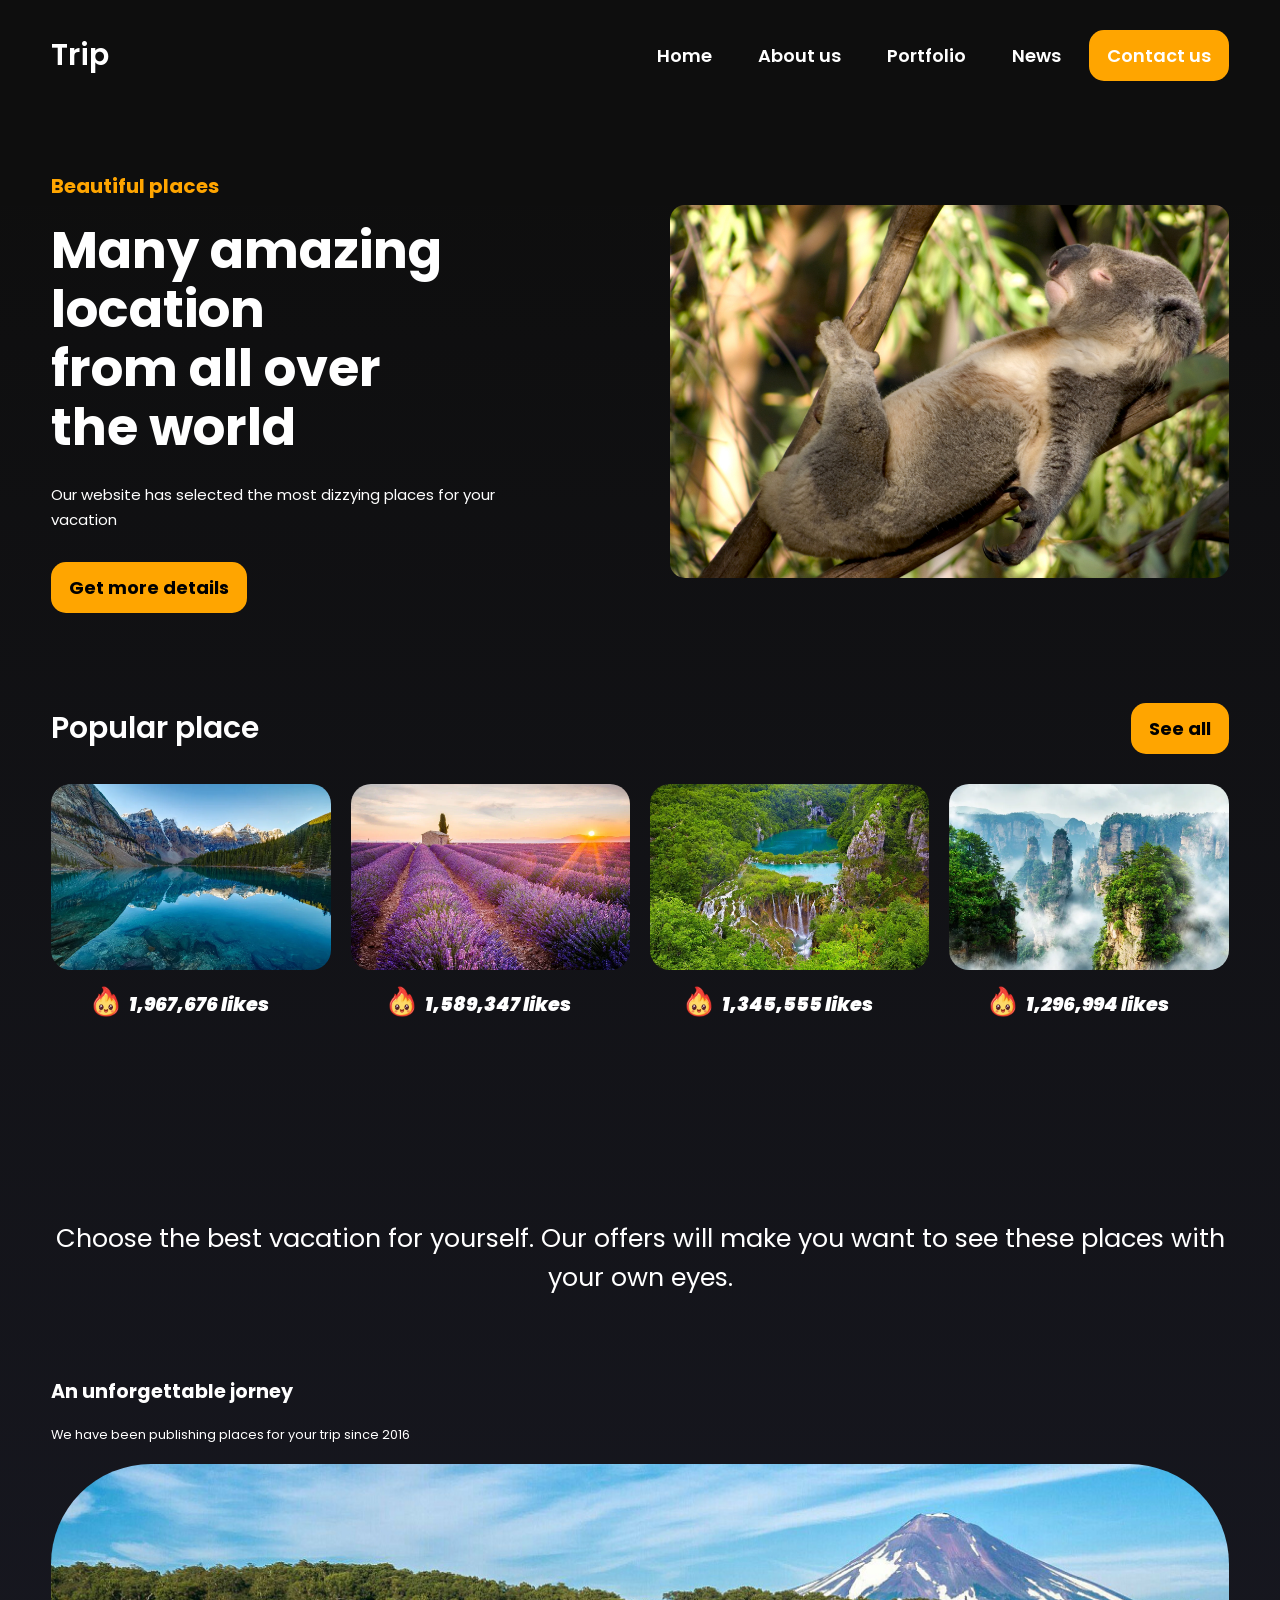
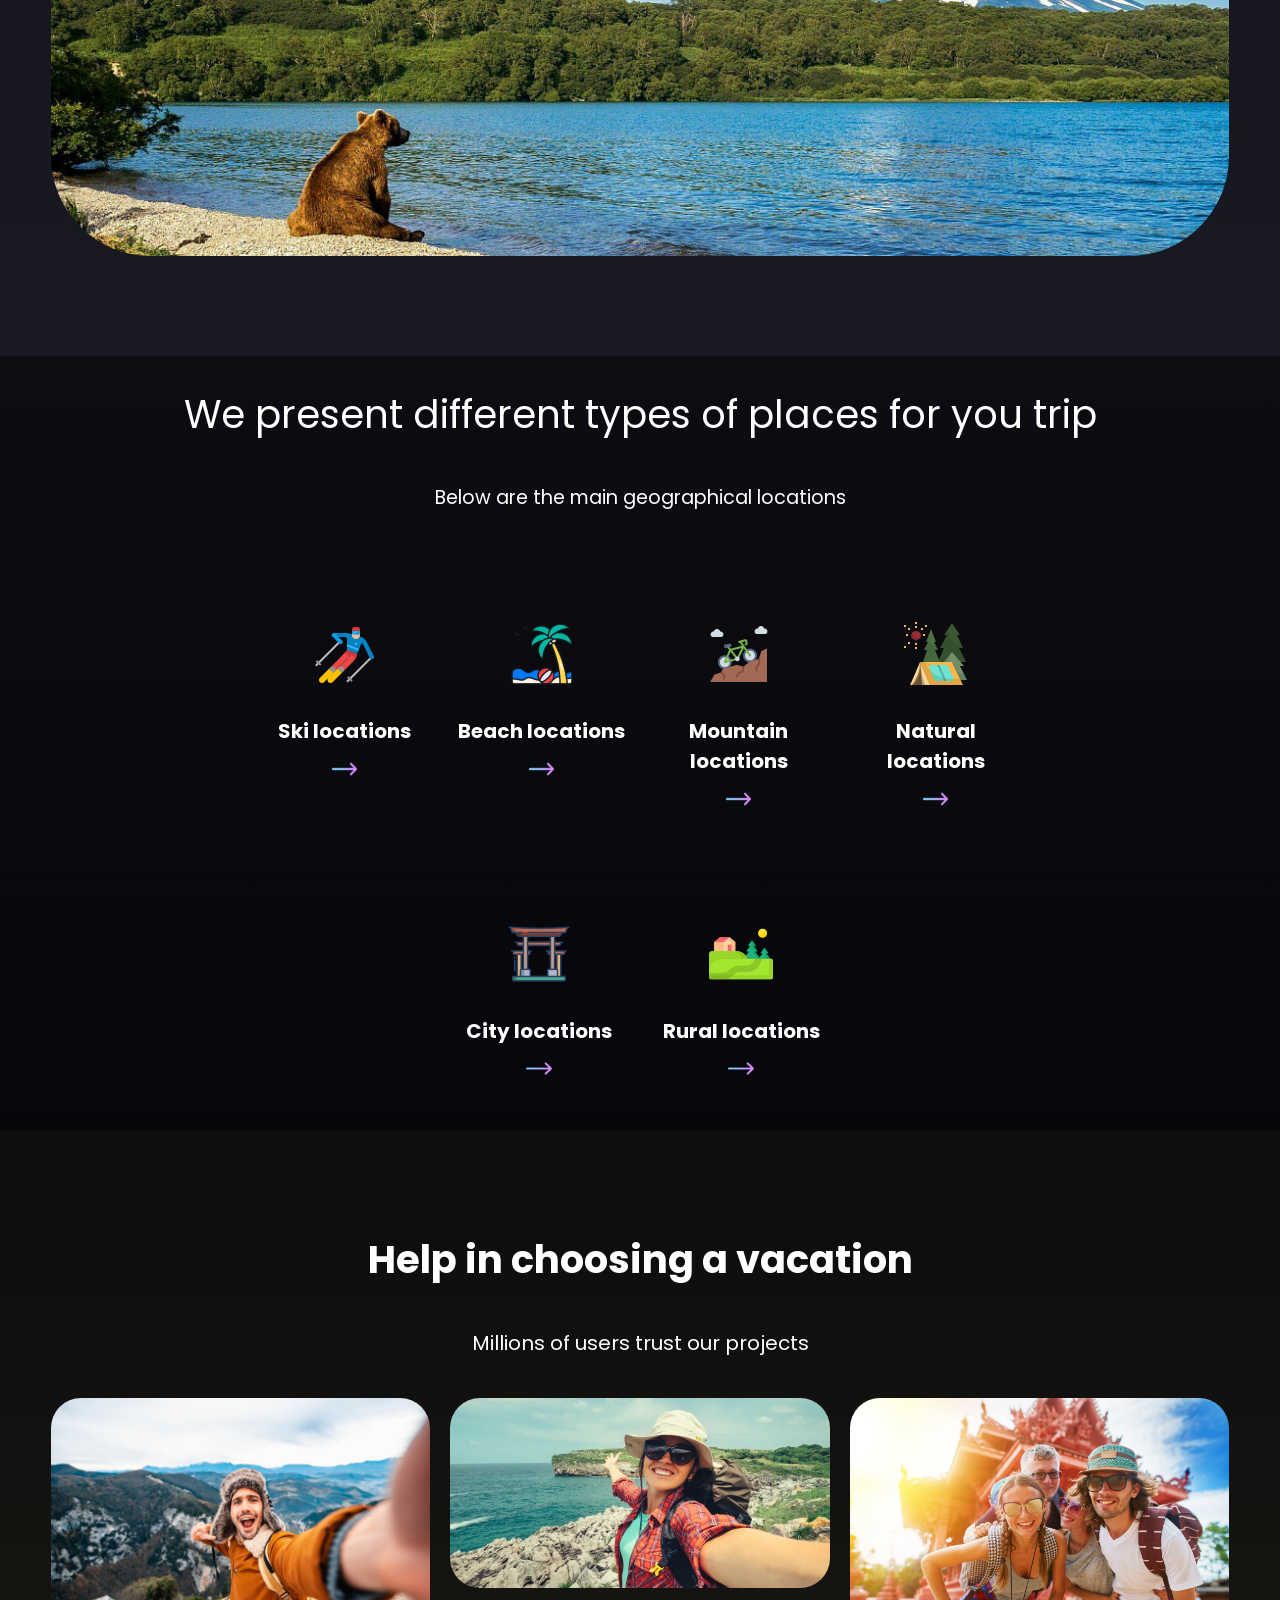
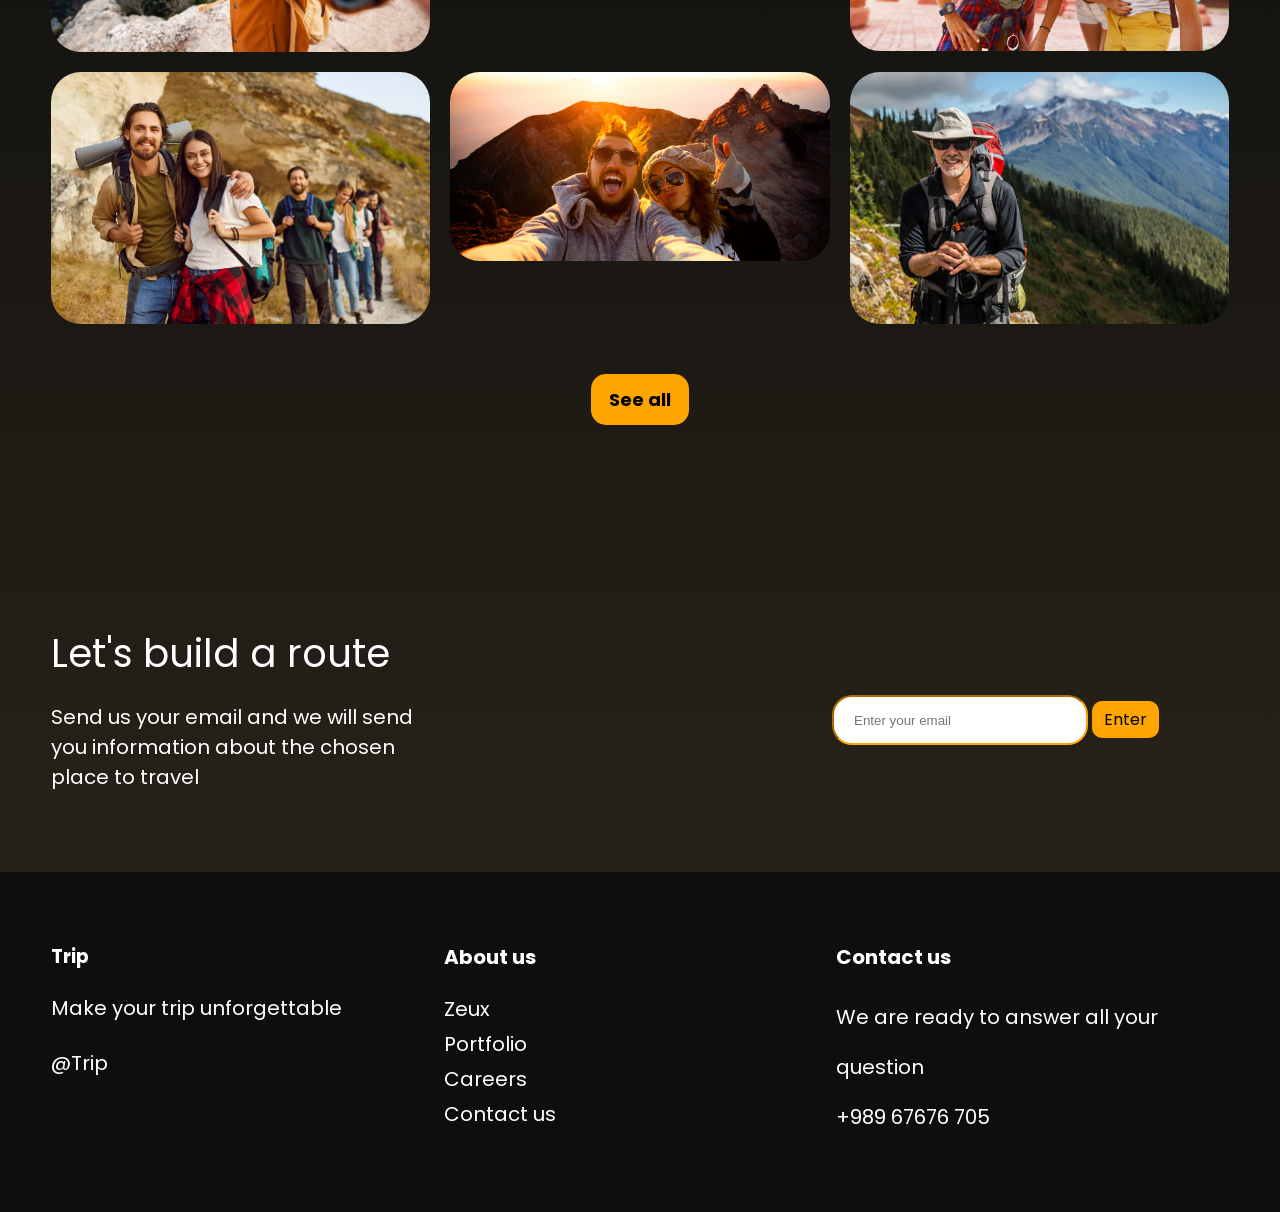
==== index.html @ 066a489c "Add files via upload" ====
<!DOCTYPE html>
<html lang="en">
<head>
    <meta charset="UTF-8">
    <meta name="viewport" content="width=device-width, initial-scale=1.0">
    <title>Beautiful places</title>
    <link rel="stylesheet" href="css/main.css">
</head>

<body>
    <header class="container">
        <span class="logo">Trip</span>

        <nav>
            <ul class="menu">
                <li class="active"><a href="#">Home</a></li>
                <li><a href="#">About us</a></li>
                <li><a href="#">Portfolio</a></li>
                <li><a href="#">News</a></li>
                <li class="btn"><a href="#">Contact us</a></li>
            </ul>
        </nav>
    </header>

    <main>
        <section id="gradient">
            <section class="hero">
                <div class="hero-content">
                    <p class="text">Beautiful places</p>
                    <p class="zagolovok">Many amazing location<br>from all over<br>the world</p>
                    <p class="text2">Our website has selected the most dizzying places for your vacation</p>
                    <a href="#" class="button">Get more details</a>
                </div>

                <img class="coala" src="img/coala.jpg" alt="Beautiful place">
            </section>

            <section class="popular">

                <div class="popular-header">
                    <p class="sip">Popular place</p>
                    <a href="#" class="button2">See all</a>
                </div>

                <ol class="popular-place">
                    <li>
                        <img class="place" src="img/place1.png" alt="Place">
                        <ol class="popular-place-followers">
                            <img src="img/fire.png" class="followers1" alt="fire1">
                            <p class="water">1,967,676 likes</p>
                        </ol>
                    </li>
                    <li>
                        <img class="place" src="img/place2.png" alt="Place">
                        <ol class="popular-place-followers">
                            <img src="img/fire.png" class="followers1" alt="fire2">
                            <p class="water">1,589,347 likes</p>
                        </ol>
                    </li>
                    <li>
                        <img class="place" src="img/place3.png" alt="Place">
                        <ol class="popular-place-followers">
                            <img src="img/fire.png" class="followers1" alt="fire3">
                            <p class="water">1,345,555 likes</p>
                        </ol>
                    </li>
                    <li>
                        <img class="place" src="img/place4.png" alt="Place">
                        <ol class="popular-place-followers">
                            <img src="img/fire.png" class="followers1" alt="fire4">
                            <p class="water">1,296,994 likes</p>
                        </ol>
                    </li>
                </ol>

            </section>

            <section class="sixseven">
                <p class="centr-text">Choose the best vacation for yourself. Our offers will make you want to see these places with your own eyes.</p>
                <ol>
                    <h3 class="sixseven-text-zagolovok">An unforgettable jorney</h3>
                    <p class="sixseven-text">We have been publishing places for your trip since 2016</p>
                    <img class="placephoto" src="img/gdl2f5n5bp32ozvwiuvxfjdgpcol43nn.jpg" alt="medved">
                </ol>
            </section>

            <section class="razdel">
                <div class="texta-razdel">
                    <p class="razdel-text1">We present different types of places for you trip</p>
                    <p class="razdel-text2">Below are the main geographical locations</p>
                </div>
                <div class="znachki">
                    <ol class="gora">
                        <li>
                            <img class="znachok" src="img/ski.png" alt="znachok">
                            <p class="znachok-text">Ski locations</p>
                            <img class="strelka" src="img/strelka.png">
                        </li>
                        <li>
                            <img class="znachok" src="img/beach.png" alt="znachok">
                            <p class="znachok-text">Beach locations</p>
                            <img class="strelka" src="img/strelka.png">
                        </li>
                        <li>
                            <img class="znachok" src="img/mount.png" alt="znachok">
                            <p class="znachok-text">Mountain locations</p>
                            <img class="strelka" src="img/strelka.png">
                        </li>
                        <li>
                            <img class="znachok" src="img/nature.png" alt="znachok">
                            <p class="znachok-text">Natural locations</p>
                            <img class="strelka" src="img/strelka.png">
                        </li>
                    </ol>
                </div>
                <div class="znachki2">
                    <ol class="gora2">
                        <li>
                            <img class="znachok" src="img/city.png" alt="znachok">
                            <p>City locations</p>
                            <img class="strelka" src="img/strelka.png">
                        </li>
                        <li>
                            <img class="znachok" src="img/rural.png" alt="znachok">
                            <p>Rural locations</p>
                            <img class="strelka" src="img/strelka.png">
                        </li>
                    </ol>
                </div>
            </section>
            </section>
            <section id="gradient2">
            <section class="pochti">
                <div>
                    <p class="pochti1">Help in choosing a vacation</p>
                    <p class="pochti2">Millions of users trust our projects</p>
                </div>
                <div class="peoples">
                    <ol class="ludi">
                        <img class="people" src="img/people1.webp" alt="people">
                        <img class="people" src="img/people2.webp" alt="people">
                        <img class="people" src="img/people3.png" alt="people">
                    </ol>
                    <ol class="ludi2">
                        <img class="people" src="img/people4.jpg" alt="people">
                        <img class="people" src="img/people5.jpg" alt="people">
                        <img class="people" src="img/people6.webp" alt="people">
                    </ol>
                    <ol class="button15">
                        <a href="#" class="button10">See all</a>
                    </ol>
                </div>
                <div class="inemail">
                    <form class="forme" method="post">
                        <ol class="olinf">
                            <p class="email">Let's build a route</p>
                            <p class="minemail">Send us your email and we will send you information about the chosen place to travel</p>
                        </ol>
                        <div class="cnopca-mail">
                            <input class="pole" type="email" placeholder="Enter your email">
                            <a href="#" class="button20">Enter</a>
                        </div>
                    </form>
                </div>
            </section>
            </section>
            <section class="konec">
                <ol class="conec">
                    <li><h3>Trip</h3></li>
                    <li class="make">Make your trip unforgettable</li>
                    <li class="make">@Trip</li>
                </ol>
                <ol class="conec">
                    <li class="about-us">About us</li>
                    <li class="us">Zeux</li>
                    <li class="us">Portfolio</li>
                    <li class="us">Careers</li>
                    <li class="us">Contact us</li>
                </ol>
                <ol class="conec">
                    <li class="cont">Contact us</li>
                    <li class="num">We are ready to answer all your question</li>
                    <li class="num">+989 67676 705</li>
                </ol>

            </section>
            
    </main>
</body>
</html>
---- css/main.css ----
@import url('https://fonts.googleapis.com/css2?family=Poppins:wght@400;600;700&display=swap');

* {
    margin: 0;
    padding: 0;
    box-sizing: border-box;
}

html {
    width: 100%;
}

body {
    min-height: 100vh;
    font-family: 'Poppins', sans-serif;
    font-weight: 400;
    background-color: rgba(0, 0, 0, 0.945);
    color: white;
    overflow-x: hidden;
}

a {
    text-decoration: none;
}

img {
    max-width: 100%;
    display: block;
}

#gradient {
    background: linear-gradient(
        to bottom, 
        rgba(0, 0, 0, 0) 0%, 
        rgba(106, 113, 204, 0.158) 100%
    );
}

.container {
    width: min(1400px, 92%);
    margin: 0 auto;
    padding: 30px 0;
    display: flex;
    align-items: center;
    justify-content: space-between;
    gap: 30px;
}

.logo {
    font-size: 30px;
    font-weight: 600;
    color: white;
}

.menu {
    display: flex;
    align-items: center;
    gap: 10px;
    list-style: none;
    flex-wrap: wrap;
    justify-content: flex-end;
}

.menu li a {
    display: block;
    padding: 12px 18px;
    font-size: 18px;
    font-weight: 600;
    color: white;
}

.btn {
    background-color: orange;
    border-radius: 15px;
}

.hero {
    width: min(1400px, 92%);
    margin: 60px auto 0;
    display: grid;
    grid-template-columns: minmax(0, 1fr) minmax(0, 1fr);
    align-items: center;
    gap: 60px;
}


p.text {
    color: orange;
    font-size: 20px;
    font-weight: bold;
    margin-bottom: 20px;
}

p.zagolovok {
    color: white;
    font-size: clamp(36px, 4vw, 58px);
    line-height: 1.15;
    font-weight: bold;
    margin-bottom: 25px;
}

p.text2 {
    color: white;
    font-size: 15px;
    line-height: 25px;
    max-width: 480px;
    margin-bottom: 30px;
}

.button,
.button2 {
    display: inline-block;
    color: black;
    background-color: orange;
    font-size: 18px;
    font-weight: bold;
    padding: 12px 18px;
    border-radius: 15px;
}

.coala {

    width: 100%;
    height: auto;
    max-height: 500px;
    object-fit: cover;
    border-radius: 15px;
}

.popular {
    width: min(1400px, 92%);
    margin: 90px auto 60px;
   
    
}

.popular-header {
    display: flex;
    align-items: center;
    justify-content: space-between;
    margin-bottom: 30px;
   
}

p.sip {
    color: white;
    font-size: 30px;
    font-weight: 600;
}

.popular-place {
    display: grid;
    grid-template-columns: repeat(4, minmax(0, 1fr));
    list-style: none;
    width: 100%;
    gap: 20px;
   
    
}

.place {
    max-width: 100%;
    justify-content: center;
    border-radius: 20px;
}

.followers1 {
    max-width: 10%;
    margin-top: 15px;
}

.popular-place-followers {
     display: flex;
     align-items: center;
     font-size: clamp(10px, 1.5vw, 20px);
     gap: 10px;
     justify-content: center;
     margin-right: 20px;
    
}

.water {
    
    margin-top: 20px;
    font-style: italic;
    font-weight: 1000;
}

.sixseven {
    width: min(1400px, 92%);
    margin: 0 auto;
}

.centr-text {
    justify-content: center;
    text-align: center;
    margin-top: 200px;
    font-size: clamp(10px, 2vw, 40px);

}

.sixseven-text-zagolovok {
    margin-top: 80px;
    font-size: clamp(10px, 1.5vw, 30px);
}

.sixseven-text {
    
    margin-top: 20px;
    font-size: clamp(10px, 1vw, 30px);
}

.placephoto {
    width: 100%;
    height: auto;
    border-radius: 100px;
    margin-top: 20px;
}

.razdel {
    width: min(2000px, 100%);
    margin: 100px auto;
    background:  linear-gradient(rgba(0, 0, 0, 0.5), rgba(0, 0, 0, 0.774)), url(https://subconsciouschange.com/wp-content/uploads/2023/07/4c71b-0045-5656-bac3-5e17c53efd7_Untitled_design_28_.webp);
    background-repeat: no-repeat;
    background-size: cover;
    height: auto;

    
    
}

.razdel-text1 {
    justify-content: center;
    text-align: center;
    padding: 30px;
    font-size: clamp(10px, 3vw, 40px);
    
    
}

.razdel-text2 {
    justify-content: center;
    text-align: center;
    margin-top: 10px;
    font-size: clamp(10px, 1.5vw, 30px);
}

.gora {
    width: min(1400px, 92%);
    margin: 100px auto;
    display: grid;
    grid-template-columns: repeat(4, minmax(0, 1fr));
    list-style: none;
    gap: 20px;
    width: 60%;
    justify-content: center;
    text-align: center;
    font-size: clamp(1px, 2vw, 20px);
    font-weight: bold;
    
}

.gora2 {
    width: min(1400px, 92%);
    margin: 100px auto;
    display: grid;
    grid-template-columns: repeat(2, minmax(0, 1fr));
    gap: 20px;
    width: 30%;
    justify-content: center;
    list-style: none;
    text-align: center;
    font-size: clamp(1px, 2vw, 20px);
    font-weight: bold;
    padding-bottom: 50px;
}


.znachok {
    width: clamp(1px, 5vw, 100px);
    display: block;
    margin: 10px auto 0;
    margin-bottom: 30px;
}

.strelka {
    display: block;
    width: clamp(1px, 2vw, 60px);
    margin: 10px auto 0;
    
}

.pochti {
    text-align: center;
    width: min(1400px, 92%);
    margin: 0px auto;
    padding-bottom: 80px;
   
}

.pochti1 {
    font-size: clamp(10px, 3vw, 40px); 
    font-weight: bold;
    padding-bottom: 40px;
}

.pochti2 {
    font-size: clamp(10px, 3vw, 20px); 
}

.ludi {
    display: grid;
    grid-template-columns: repeat(3, minmax(0, 1fr));
    gap: 20px;
    margin-top: 40px;
}

.ludi2 {
    display: grid;
    grid-template-columns: repeat(3, minmax(0, 1fr));
    gap: 20px;
    margin-top: 20px;
}


.people {
    border-radius: 30px;
}

.button15 {
    margin-top: 50px;
    display: inline-block;
    background-color: orange;
    font-size: 18px;
    font-weight: bold;
    padding: 12px 18px;
    border-radius: 15px;
}

.button10 {
    color: #000;
}

.inemail {
    margin-top: 200px;
    justify-content: left;
    text-align: left;
}

.email {
    font-size: clamp(10px, 3vw, 40px); 
    margin-bottom: 20px;
  
}

.minemail {
    font-size: clamp(10px, 3vw, 20px); 
    
}

.pole {
    
    width: clamp(10px, 20vw, 300px); 
    height: 50px;
    border-radius: 20px;
    border-color: orange;
    margin-top: 70px;
   
}

.forme {
    display: grid;
    grid-template-columns: repeat(2, minmax(0, 1fr));
    gap: clamp(10px, 30vw, 600px); 
}


 .button20 {
    
    background-color: orange;
    padding: 7px 12px;
    border-radius: 10px;
    color: black;
    top: 2px;
    
} 



input::placeholder {
    padding-left: 20px;
}

#gradient2 {
    background: linear-gradient(
        to bottom, 
        rgba(0, 0, 0, 0) 0%, 
        rgba(221, 180, 103, 0.123) 100%
    );
}

.konec {
    width: min(1400px, 92%);
    margin: 0px auto;
    display: grid;
    grid-template-columns: repeat(3, minmax(0, 1fr));
    margin-top: 70px;
    padding-bottom: 70px;
    
}

.conec {
    list-style: none;
    
}


.make {
    font-size: clamp(10px, 3vw, 20px); 
    margin-top: 20px;
    line-height: 35px;
}

.about-us {
    font-size: clamp(10px, 3vw, 20px); 
    margin-bottom: 20px;
    font-weight: bold;
}

.us {
    font-size: clamp(5px, 3vw, 20px); 
    line-height: 35px;
}

.cont {
    font-size: clamp(10px, 3vw, 20px); 
    margin-bottom: 20px;
    font-weight: bold;
}

.num {
  font-size: clamp(10px, 3vw, 20px);   
  line-height: 50px;

}
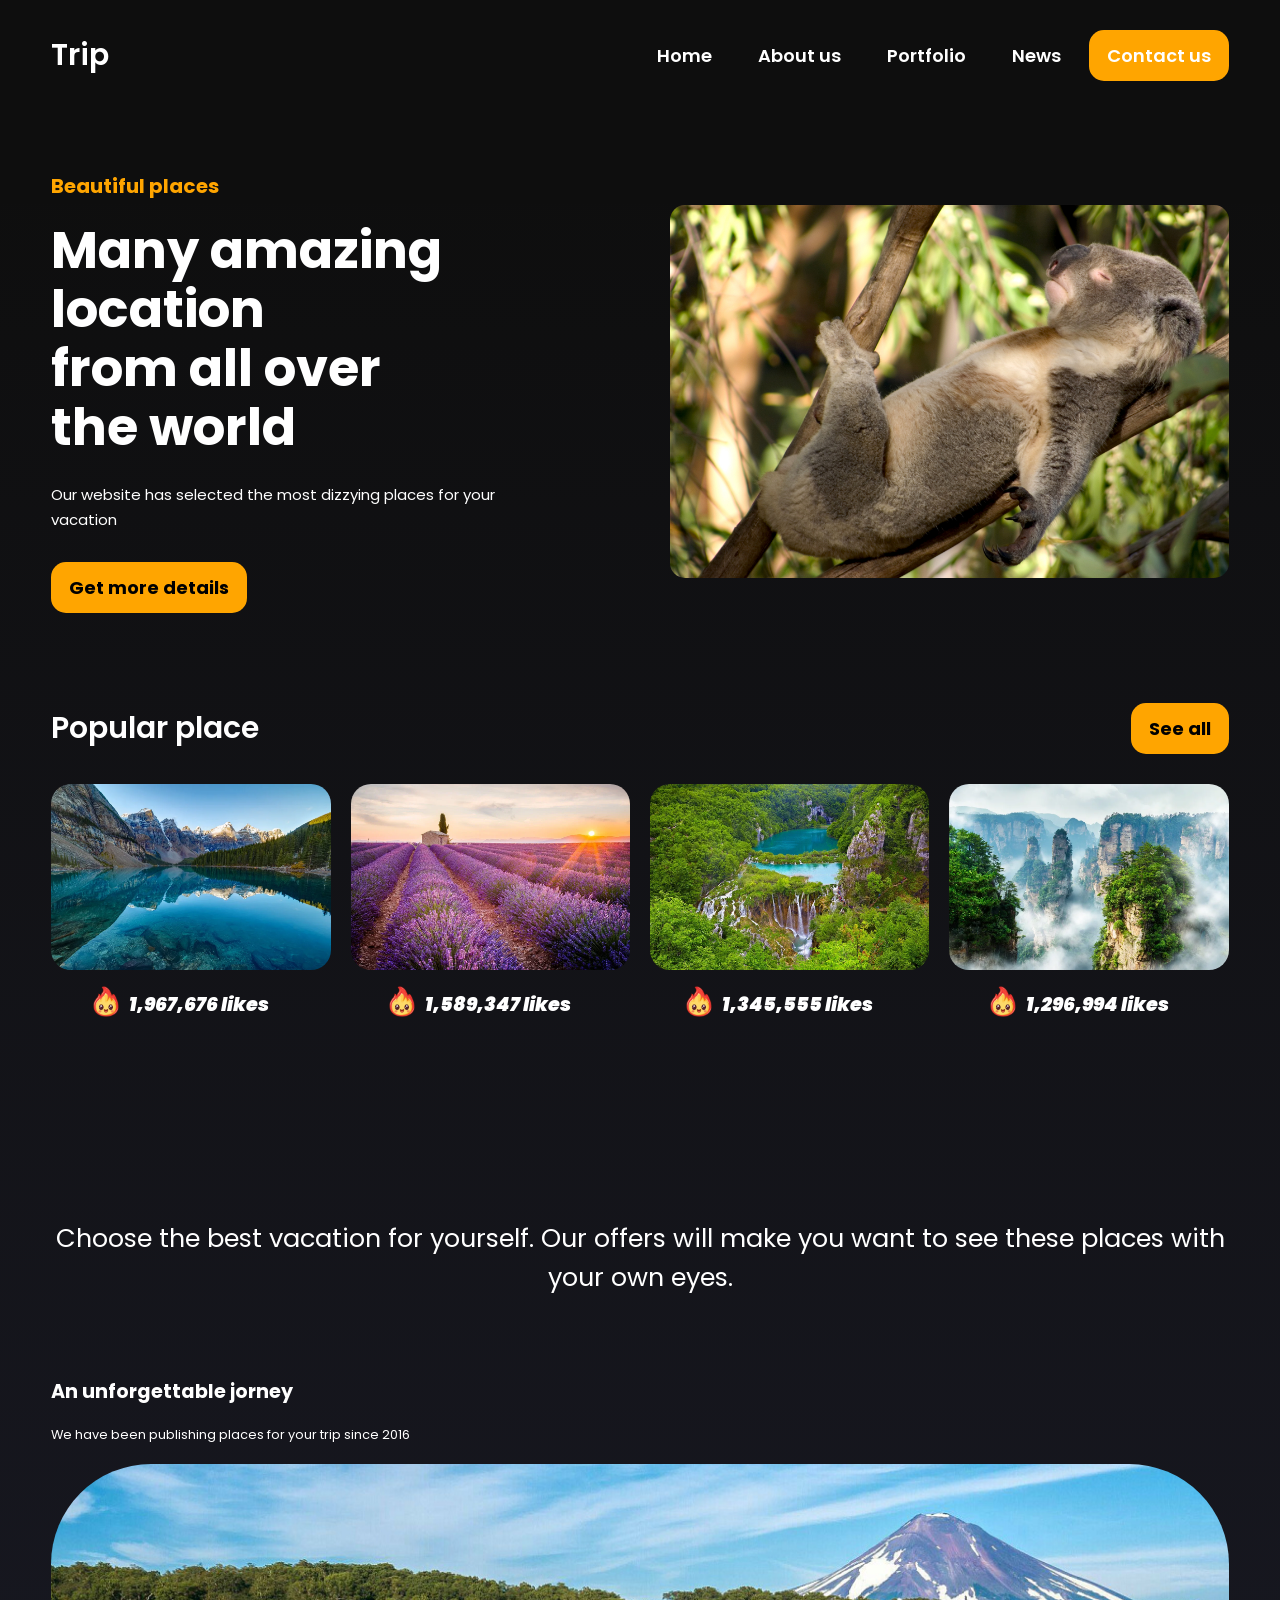
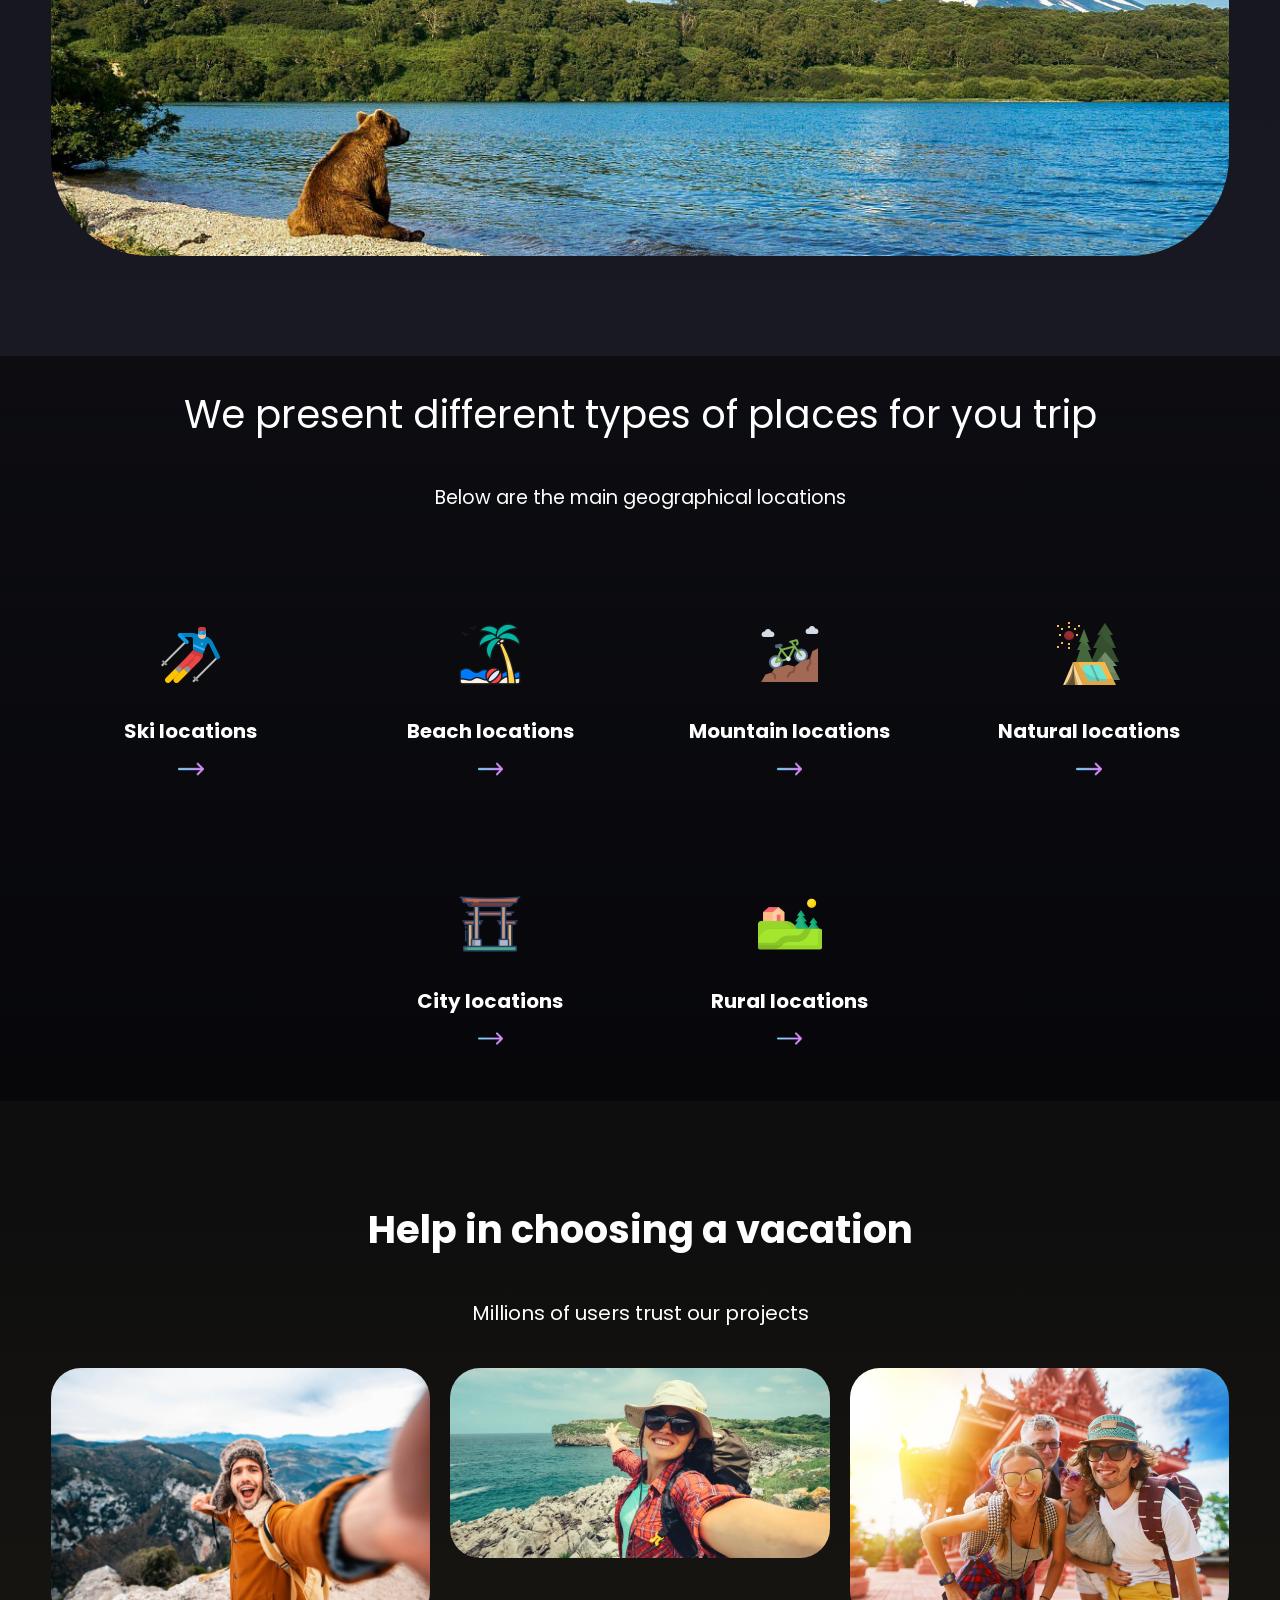
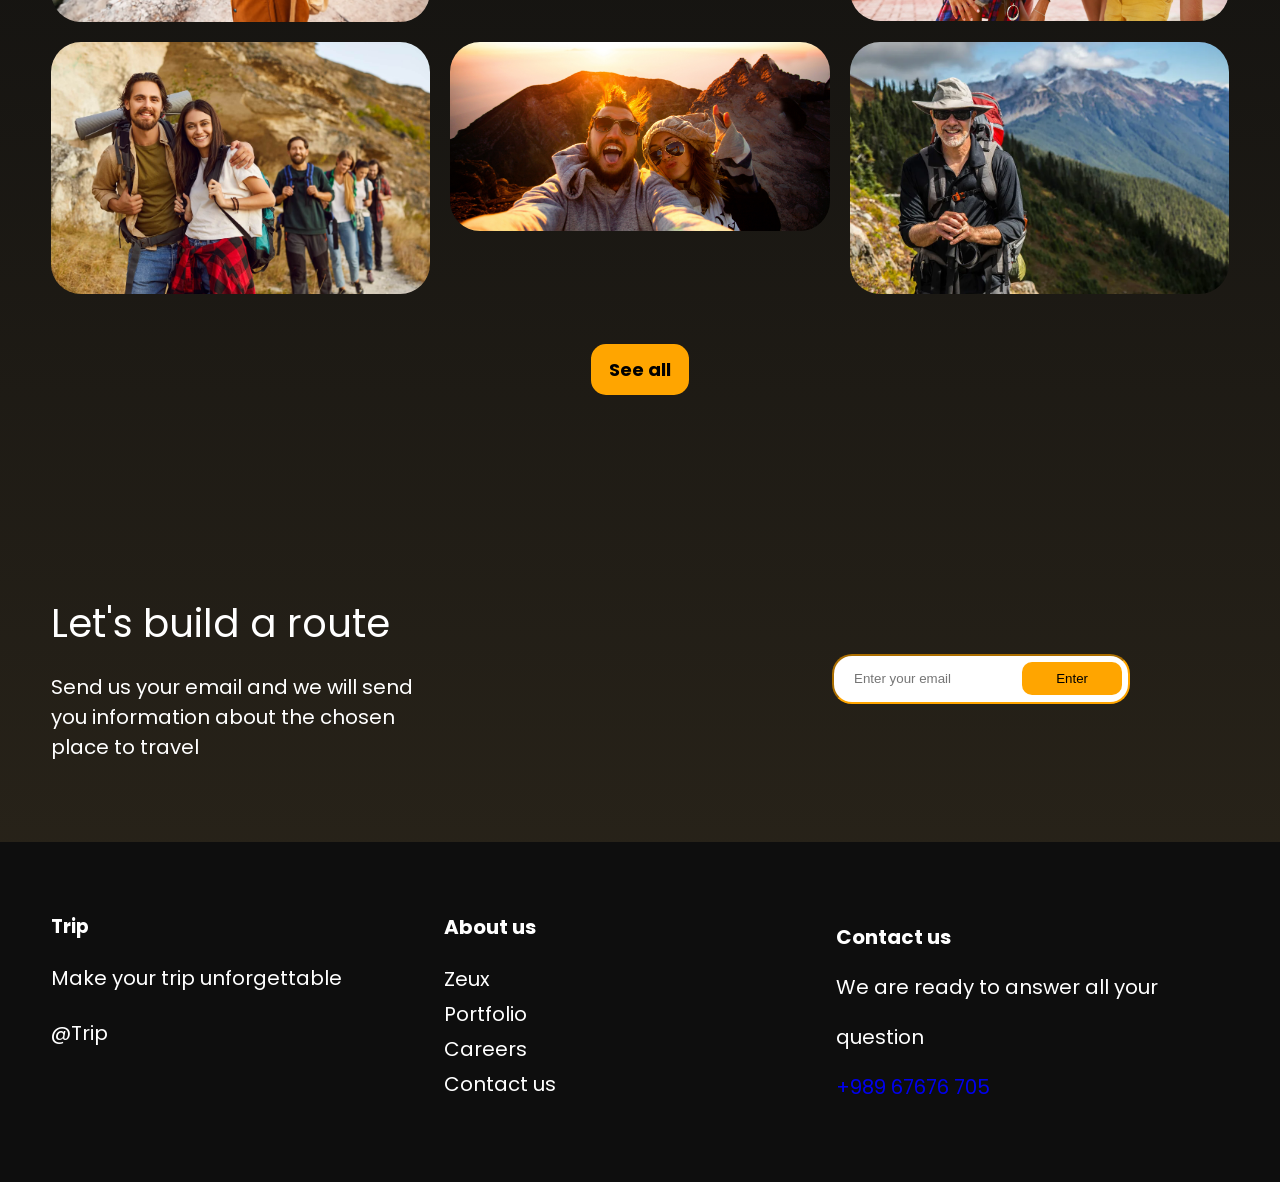
==== commit 70e2def1: "сделала ревью кода" ====
--- a/index.html
+++ b/index.html
@@ -11,14 +11,12 @@
     <header class="container">
         <span class="logo">Trip</span>
 
-        <nav>
-            <ul class="menu">
-                <li class="active"><a href="#">Home</a></li>
-                <li><a href="#">About us</a></li>
-                <li><a href="#">Portfolio</a></li>
-                <li><a href="#">News</a></li>
-                <li class="btn"><a href="#">Contact us</a></li>
-            </ul>
+        <nav class="menu">
+            <a class="active" href="#">Home</a>
+            <a href="#">About us</a>
+            <a href="#">Portfolio</a>
+            <a href="#">News</a></li>
+            <a class="btn" href="contacts.html">Contact us</a>
         </nav>
     </header>
 
@@ -31,7 +29,6 @@
                     <p class="text2">Our website has selected the most dizzying places for your vacation</p>
                     <a href="#" class="button">Get more details</a>
                 </div>
-
                 <img class="coala" src="img/coala.jpg" alt="Beautiful place">
             </section>
 
@@ -42,148 +39,146 @@
                     <a href="#" class="button2">See all</a>
                 </div>
 
-                <ol class="popular-place">
-                    <li>
+                <div class="popular-place">
+                    <div>
                         <img class="place" src="img/place1.png" alt="Place">
-                        <ol class="popular-place-followers">
-                            <img src="img/fire.png" class="followers1" alt="fire1">
-                            <p class="water">1,967,676 likes</p>
-                        </ol>
-                    </li>
-                    <li>
+                        <div class="popular-place-likes">
+                            <img src="img/fire.png" class="fire-img" alt="fire1">
+                            <p class="place-likes">1,967,676 likes</p>
+                        </div>
+                    </div>
+                    <div>
                         <img class="place" src="img/place2.png" alt="Place">
-                        <ol class="popular-place-followers">
-                            <img src="img/fire.png" class="followers1" alt="fire2">
-                            <p class="water">1,589,347 likes</p>
-                        </ol>
-                    </li>
-                    <li>
+                        <div class="popular-place-likes">
+                            <img src="img/fire.png" class="fire-img" alt="fire2">
+                            <p class="place-likes">1,589,347 likes</p>
+                        </div>
+                    </div>
+                    <div>
                         <img class="place" src="img/place3.png" alt="Place">
-                        <ol class="popular-place-followers">
-                            <img src="img/fire.png" class="followers1" alt="fire3">
-                            <p class="water">1,345,555 likes</p>
-                        </ol>
-                    </li>
-                    <li>
+                        <div class="popular-place-likes">
+                            <img src="img/fire.png" class="fire-img" alt="fire3">
+                            <p class="place-likes">1,345,555 likes</p>
+                        </div>
+                    </div>
+                    <div>
                         <img class="place" src="img/place4.png" alt="Place">
-                        <ol class="popular-place-followers">
-                            <img src="img/fire.png" class="followers1" alt="fire4">
-                            <p class="water">1,296,994 likes</p>
-                        </ol>
-                    </li>
-                </ol>
-
+                        <div class="popular-place-likes">
+                            <img src="img/fire.png" class="fire-img" alt="fire4">
+                            <p class="place-likes">1,296,994 likes</p>
+                        </div>
+                    </div>
+                </div>
             </section>
 
-            <section class="sixseven">
-                <p class="centr-text">Choose the best vacation for yourself. Our offers will make you want to see these places with your own eyes.</p>
-                <ol>
-                    <h3 class="sixseven-text-zagolovok">An unforgettable jorney</h3>
-                    <p class="sixseven-text">We have been publishing places for your trip since 2016</p>
+            <section class="before-popular-place">
+                <p class="bpp-centr-text">Choose the best vacation for yourself. Our offers will make you want to see these places with your own eyes.</p>
+                <div>
+                    <h3 class="bpp-text-zagolovok">An unforgettable jorney</h3>
+                    <p class="bpp-text">We have been publishing places for your trip since 2016</p>
                     <img class="placephoto" src="img/gdl2f5n5bp32ozvwiuvxfjdgpcol43nn.jpg" alt="medved">
-                </ol>
+                </div>
             </section>
 
-            <section class="razdel">
-                <div class="texta-razdel">
-                    <p class="razdel-text1">We present different types of places for you trip</p>
-                    <p class="razdel-text2">Below are the main geographical locations</p>
+            <section class="main-locations">
+                <div>
+                    <p class="text1-main-locations">We present different types of places for you trip</p>
+                    <p class="text2-main-locations">Below are the main geographical locations</p>
                 </div>
-                <div class="znachki">
-                    <ol class="gora">
-                        <li>
-                            <img class="znachok" src="img/ski.png" alt="znachok">
-                            <p class="znachok-text">Ski locations</p>
-                            <img class="strelka" src="img/strelka.png">
-                        </li>
-                        <li>
-                            <img class="znachok" src="img/beach.png" alt="znachok">
-                            <p class="znachok-text">Beach locations</p>
-                            <img class="strelka" src="img/strelka.png">
-                        </li>
-                        <li>
-                            <img class="znachok" src="img/mount.png" alt="znachok">
-                            <p class="znachok-text">Mountain locations</p>
-                            <img class="strelka" src="img/strelka.png">
-                        </li>
-                        <li>
-                            <img class="znachok" src="img/nature.png" alt="znachok">
-                            <p class="znachok-text">Natural locations</p>
-                            <img class="strelka" src="img/strelka.png">
-                        </li>
-                    </ol>
+                <div>
+                    <div class="geographical-locations-top">
+                        <div>
+                            <img class="geographical-locations-img" src="img/ski.png" alt="znachok">
+                            <p>Ski locations</p>
+                            <img class="geographical-locations-arrow-img" src="img/strelka.png">
+                        </div>
+                        <div>
+                            <img class="geographical-locations-img" src="img/beach.png" alt="znachok">
+                            <p>Beach locations</p>
+                            <img class="geographical-locations-arrow-img" src="img/strelka.png">
+                        </div>
+                        <div>
+                            <img class="geographical-locations-img" src="img/mount.png" alt="znachok">
+                            <p>Mountain locations</p>
+                            <img class="geographical-locations-arrow-img" src="img/strelka.png">
+                        </div>
+                        <div>
+                            <img class="geographical-locations-img" src="img/nature.png" alt="znachok">
+                            <p>Natural locations</p>
+                            <img class="geographical-locations-arrow-img" src="img/strelka.png">
+                        </div>
+                    </div>
                 </div>
-                <div class="znachki2">
-                    <ol class="gora2">
-                        <li>
-                            <img class="znachok" src="img/city.png" alt="znachok">
+                <div>
+                    <div class="geographical-locations-bottom">
+                        <p></p>
+                        <div>
+                            <img class="geographical-locations-img" src="img/city.png" alt="znachok">
                             <p>City locations</p>
-                            <img class="strelka" src="img/strelka.png">
-                        </li>
-                        <li>
-                            <img class="znachok" src="img/rural.png" alt="znachok">
+                            <img class="geographical-locations-arrow-img" src="img/strelka.png">
+                        </div>
+                        <div>
+                            <img class="geographical-locations-img" src="img/rural.png" alt="znachok">
                             <p>Rural locations</p>
-                            <img class="strelka" src="img/strelka.png">
-                        </li>
-                    </ol>
+                            <img class="geographical-locations-arrow-img" src="img/strelka.png">
+                        </div>
+                    </div>
                 </div>
             </section>
             </section>
+
             <section id="gradient2">
-            <section class="pochti">
+            <section class="user-selection">
                 <div>
-                    <p class="pochti1">Help in choosing a vacation</p>
-                    <p class="pochti2">Millions of users trust our projects</p>
+                    <p class="user-selection-text1">Help in choosing a vacation</p>
+                    <p class="user-selection-text2">Millions of users trust our projects</p>
                 </div>
-                <div class="peoples">
-                    <ol class="ludi">
-                        <img class="people" src="img/people1.webp" alt="people">
-                        <img class="people" src="img/people2.webp" alt="people">
-                        <img class="people" src="img/people3.png" alt="people">
-                    </ol>
-                    <ol class="ludi2">
-                        <img class="people" src="img/people4.jpg" alt="people">
-                        <img class="people" src="img/people5.jpg" alt="people">
-                        <img class="people" src="img/people6.webp" alt="people">
-                    </ol>
-                    <ol class="button15">
-                        <a href="#" class="button10">See all</a>
-                    </ol>
+                <div>
+                    <div class="user-photo1">
+                        <img class="user-img" src="img/people1.webp" alt="people">
+                        <img class="user-img" src="img/people2.webp" alt="people">
+                        <img class="user-img" src="img/people3.png" alt="people">
+                    </div>
+                    <div class="user-photo2">
+                        <img class="user-img" src="img/people4.jpg" alt="people">
+                        <img class="user-img" src="img/people5.jpg" alt="people">
+                        <img class="user-img" src="img/people6.webp" alt="people">
+                    </div>
+                    <a class="user-selection-button" href="#">See all</a>
                 </div>
-                <div class="inemail">
-                    <form class="forme" method="post">
-                        <ol class="olinf">
-                            <p class="email">Let's build a route</p>
-                            <p class="minemail">Send us your email and we will send you information about the chosen place to travel</p>
-                        </ol>
-                        <div class="cnopca-mail">
-                            <input class="pole" type="email" placeholder="Enter your email">
-                            <a href="#" class="button20">Enter</a>
+                <div>
+                    <form class="send-email" method="post">
+                        <div>
+                            <p class="send-email-text1">Let's build a route</p>
+                            <p class="send-email-text2">Send us your email and we will send you information about the chosen place to travel</p>
+                        </div>
+                        <div class="input-email">
+                            <input type="email" placeholder="Enter your email">
+                            <button href="#">Enter</button>
                         </div>
                     </form>
                 </div>
             </section>
             </section>
-            <section class="konec">
-                <ol class="conec">
-                    <li><h3>Trip</h3></li>
-                    <li class="make">Make your trip unforgettable</li>
-                    <li class="make">@Trip</li>
-                </ol>
-                <ol class="conec">
-                    <li class="about-us">About us</li>
-                    <li class="us">Zeux</li>
-                    <li class="us">Portfolio</li>
-                    <li class="us">Careers</li>
-                    <li class="us">Contact us</li>
-                </ol>
-                <ol class="conec">
-                    <li class="cont">Contact us</li>
-                    <li class="num">We are ready to answer all your question</li>
-                    <li class="num">+989 67676 705</li>
-                </ol>
-
-            </section>
+            <footer>
+                <div>
+                    <p><h3>Trip</h3></p>
+                    <p class="footer-text">Make your trip unforgettable</p>
+                    <p class="footer-text">@Trip</p>
+                </div>
+                <div>
+                    <p class="footer-text-about-us">About us</p>
+                    <p class="footer-text-before-about-us">Zeux</p>
+                    <p class="footer-text-before-about-us">Portfolio</p>
+                    <p class="footer-text-before-about-us">Careers</p>
+                    <p class="footer-text-before-about-us">Contact us</p>
+                </div>
+                <div>
+                    <h1 class="footer-number">Contact us</h1>
+                    <p class="footer-number">We are ready to answer all your question</p>
+                    <a href="tel:+98967676705" class="footer-number">+989 67676 705</p>
+                </div>
+            </footer>
             
     </main>
 </body>
--- a/css/main.css
+++ b/css/main.css
@@ -56,12 +56,11 @@
     display: flex;
     align-items: center;
     gap: 10px;
-    list-style: none;
     flex-wrap: wrap;
     justify-content: flex-end;
 }
 
-.menu li a {
+.menu a {
     display: block;
     padding: 12px 18px;
     font-size: 18px;
@@ -72,7 +71,17 @@
 .btn {
     background-color: orange;
     border-radius: 15px;
-}
+    font-size: 18px;
+    font-weight: 600;
+    color: white;
+    padding: 2vh 2vh;
+    border: black;
+}
+
+.btn:hover {
+    cursor: pointer;
+}
+
 
 .hero {
     width: min(1400px, 92%);
@@ -151,7 +160,6 @@
 .popular-place {
     display: grid;
     grid-template-columns: repeat(4, minmax(0, 1fr));
-    list-style: none;
     width: 100%;
     gap: 20px;
    
@@ -164,12 +172,12 @@
     border-radius: 20px;
 }
 
-.followers1 {
+.fire-img {
     max-width: 10%;
     margin-top: 15px;
 }
 
-.popular-place-followers {
+.popular-place-likes {
      display: flex;
      align-items: center;
      font-size: clamp(10px, 1.5vw, 20px);
@@ -179,19 +187,19 @@
     
 }
 
-.water {
+.place-likes {
     
     margin-top: 20px;
     font-style: italic;
     font-weight: 1000;
 }
 
-.sixseven {
+.before-popular-place {
     width: min(1400px, 92%);
     margin: 0 auto;
 }
 
-.centr-text {
+.bpp-centr-text {
     justify-content: center;
     text-align: center;
     margin-top: 200px;
@@ -199,12 +207,12 @@
 
 }
 
-.sixseven-text-zagolovok {
+.bpp-text-zagolovok {
     margin-top: 80px;
     font-size: clamp(10px, 1.5vw, 30px);
 }
 
-.sixseven-text {
+.bpp-text {
     
     margin-top: 20px;
     font-size: clamp(10px, 1vw, 30px);
@@ -217,7 +225,7 @@
     margin-top: 20px;
 }
 
-.razdel {
+.main-locations {
     width: min(2000px, 100%);
     margin: 100px auto;
     background:  linear-gradient(rgba(0, 0, 0, 0.5), rgba(0, 0, 0, 0.774)), url(https://subconsciouschange.com/wp-content/uploads/2023/07/4c71b-0045-5656-bac3-5e17c53efd7_Untitled_design_28_.webp);
@@ -225,34 +233,30 @@
     background-size: cover;
     height: auto;
 
-    
-    
-}
-
-.razdel-text1 {
+}
+
+.text1-main-locations {
     justify-content: center;
     text-align: center;
     padding: 30px;
     font-size: clamp(10px, 3vw, 40px);
     
-    
-}
-
-.razdel-text2 {
+}
+
+.text2-main-locations {
     justify-content: center;
     text-align: center;
     margin-top: 10px;
     font-size: clamp(10px, 1.5vw, 30px);
 }
 
-.gora {
+.geographical-locations-top {
     width: min(1400px, 92%);
     margin: 100px auto;
     display: grid;
     grid-template-columns: repeat(4, minmax(0, 1fr));
     list-style: none;
     gap: 20px;
-    width: 60%;
     justify-content: center;
     text-align: center;
     font-size: clamp(1px, 2vw, 20px);
@@ -260,13 +264,12 @@
     
 }
 
-.gora2 {
+.geographical-locations-bottom {
     width: min(1400px, 92%);
     margin: 100px auto;
     display: grid;
-    grid-template-columns: repeat(2, minmax(0, 1fr));
+    grid-template-columns: repeat(4, minmax(0, 1fr));
     gap: 20px;
-    width: 30%;
     justify-content: center;
     list-style: none;
     text-align: center;
@@ -276,21 +279,21 @@
 }
 
 
-.znachok {
+.geographical-locations-img {
     width: clamp(1px, 5vw, 100px);
     display: block;
     margin: 10px auto 0;
     margin-bottom: 30px;
 }
 
-.strelka {
+.geographical-locations-arrow-img {
     display: block;
     width: clamp(1px, 2vw, 60px);
     margin: 10px auto 0;
     
 }
 
-.pochti {
+.user-selection {
     text-align: center;
     width: min(1400px, 92%);
     margin: 0px auto;
@@ -298,24 +301,24 @@
    
 }
 
-.pochti1 {
+.user-selection-text1 {
     font-size: clamp(10px, 3vw, 40px); 
     font-weight: bold;
     padding-bottom: 40px;
 }
 
-.pochti2 {
+.user-selection-text2 {
     font-size: clamp(10px, 3vw, 20px); 
 }
 
-.ludi {
+.user-photo1 {
     display: grid;
     grid-template-columns: repeat(3, minmax(0, 1fr));
     gap: 20px;
     margin-top: 40px;
 }
 
-.ludi2 {
+.user-photo2 {
     display: grid;
     grid-template-columns: repeat(3, minmax(0, 1fr));
     gap: 20px;
@@ -323,11 +326,11 @@
 }
 
 
-.people {
+.user-img {
     border-radius: 30px;
 }
 
-.button15 {
+.user-selection-button {
     margin-top: 50px;
     display: inline-block;
     background-color: orange;
@@ -335,53 +338,56 @@
     font-weight: bold;
     padding: 12px 18px;
     border-radius: 15px;
-}
-
-.button10 {
     color: #000;
 }
 
-.inemail {
+.send-email {
+    display: grid;
+    grid-template-columns: repeat(2, minmax(0, 1fr));
+    gap: clamp(10px, 30vw, 600px); 
     margin-top: 200px;
     justify-content: left;
     text-align: left;
 }
 
-.email {
+.send-email-text1 {
     font-size: clamp(10px, 3vw, 40px); 
     margin-bottom: 20px;
   
 }
 
-.minemail {
+.send-email-text2 {
     font-size: clamp(10px, 3vw, 20px); 
     
 }
-
-.pole {
-    
-    width: clamp(10px, 20vw, 300px); 
+.input-email{
+    
+    display: flex;
+    align-items: center;
+    overflow: hidden;
+    
+}
+
+.input-email input {
+    flex-grow: 1;
+    width: 30%; 
     height: 50px;
     border-radius: 20px;
     border-color: orange;
-    margin-top: 70px;
-   
-}
-
-.forme {
-    display: grid;
-    grid-template-columns: repeat(2, minmax(0, 1fr));
-    gap: clamp(10px, 30vw, 600px); 
-}
-
-
- .button20 {
-    
+    outline: none;
+    
+}
+
+ .input-email button {
+    position: relative;
+    left: -27%;
     background-color: orange;
     padding: 7px 12px;
     border-radius: 10px;
     color: black;
-    top: 2px;
+    border: none;
+    padding: 1vh 3vh;
+    width: 25%;
     
 } 
 
@@ -399,7 +405,7 @@
     );
 }
 
-.konec {
+footer {
     width: min(1400px, 92%);
     margin: 0px auto;
     display: grid;
@@ -409,36 +415,24 @@
     
 }
 
-.conec {
-    list-style: none;
-    
-}
-
-
-.make {
+.footer-text {
     font-size: clamp(10px, 3vw, 20px); 
     margin-top: 20px;
     line-height: 35px;
 }
 
-.about-us {
+.footer-text-about-us {
     font-size: clamp(10px, 3vw, 20px); 
     margin-bottom: 20px;
     font-weight: bold;
 }
 
-.us {
+.footer-text-before-about-us {
     font-size: clamp(5px, 3vw, 20px); 
     line-height: 35px;
 }
 
-.cont {
-    font-size: clamp(10px, 3vw, 20px); 
-    margin-bottom: 20px;
-    font-weight: bold;
-}
-
-.num {
+.footer-number {
   font-size: clamp(10px, 3vw, 20px);   
   line-height: 50px;
 
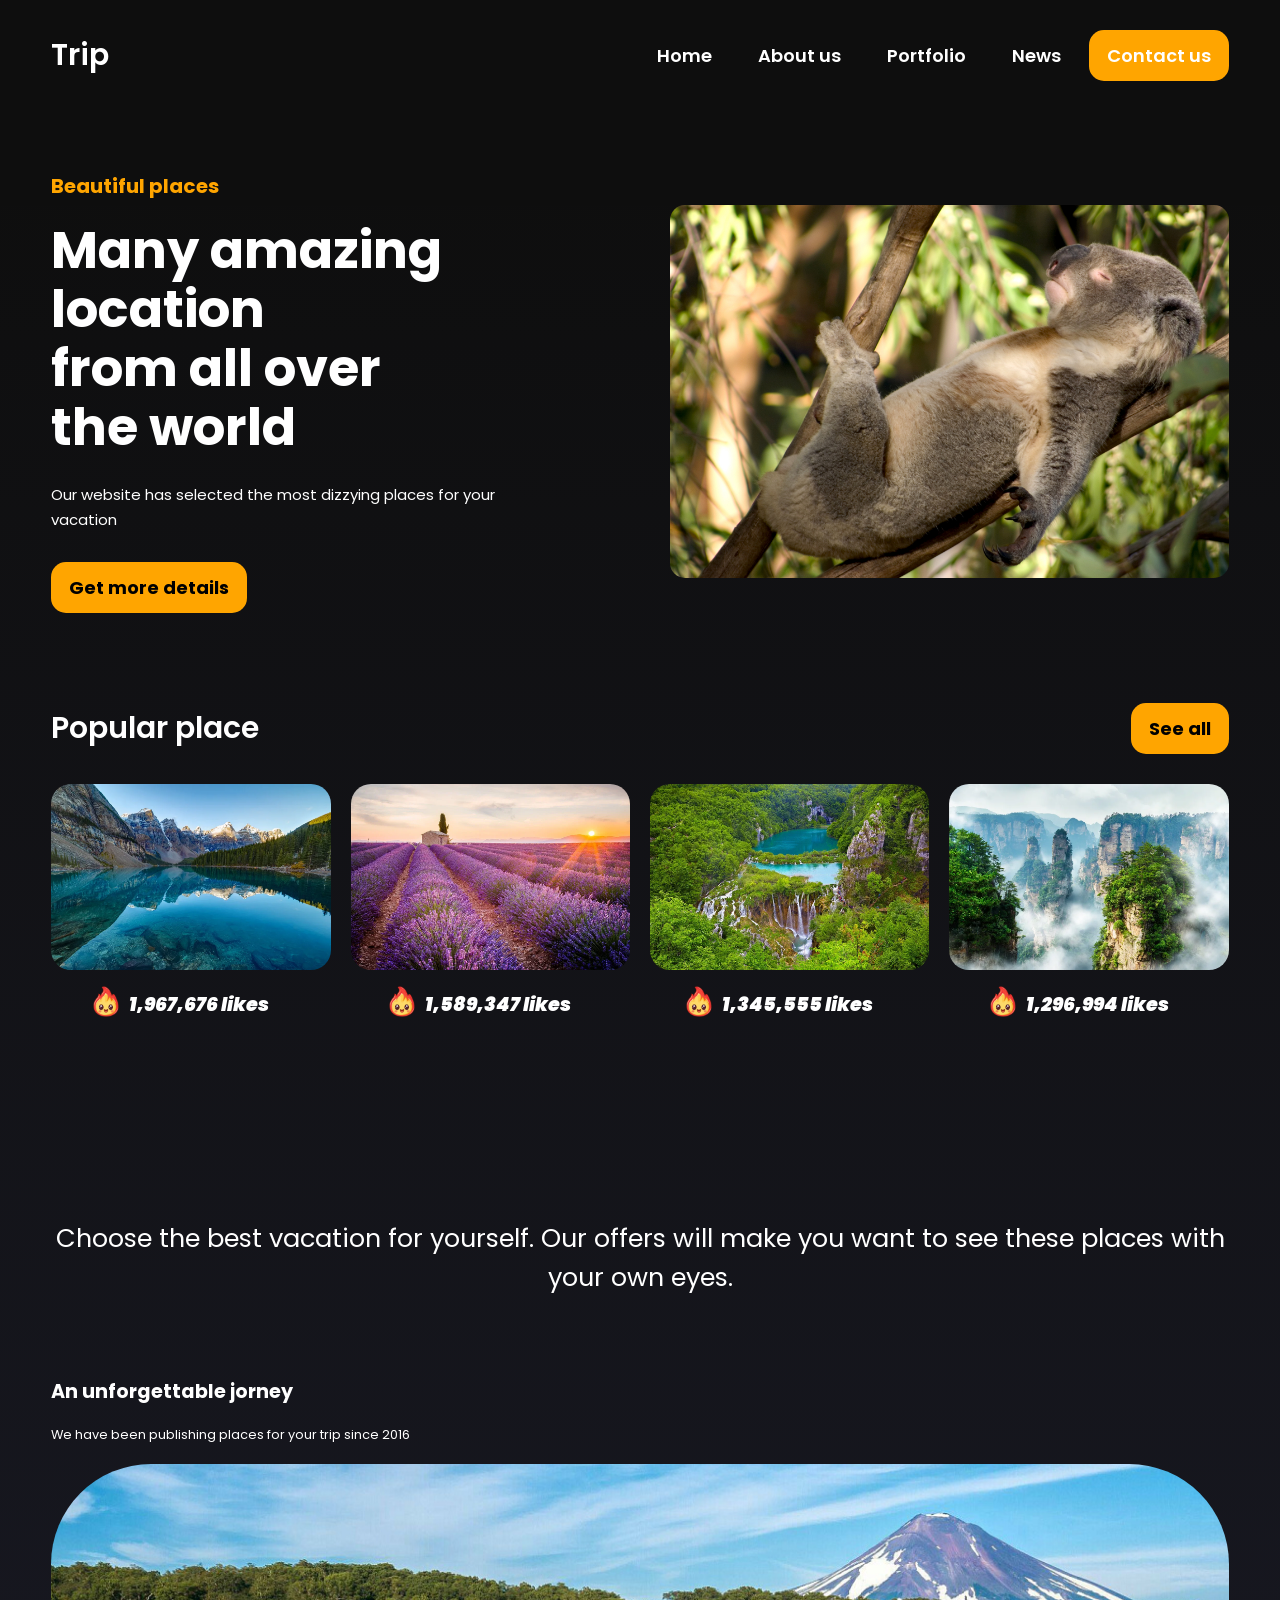
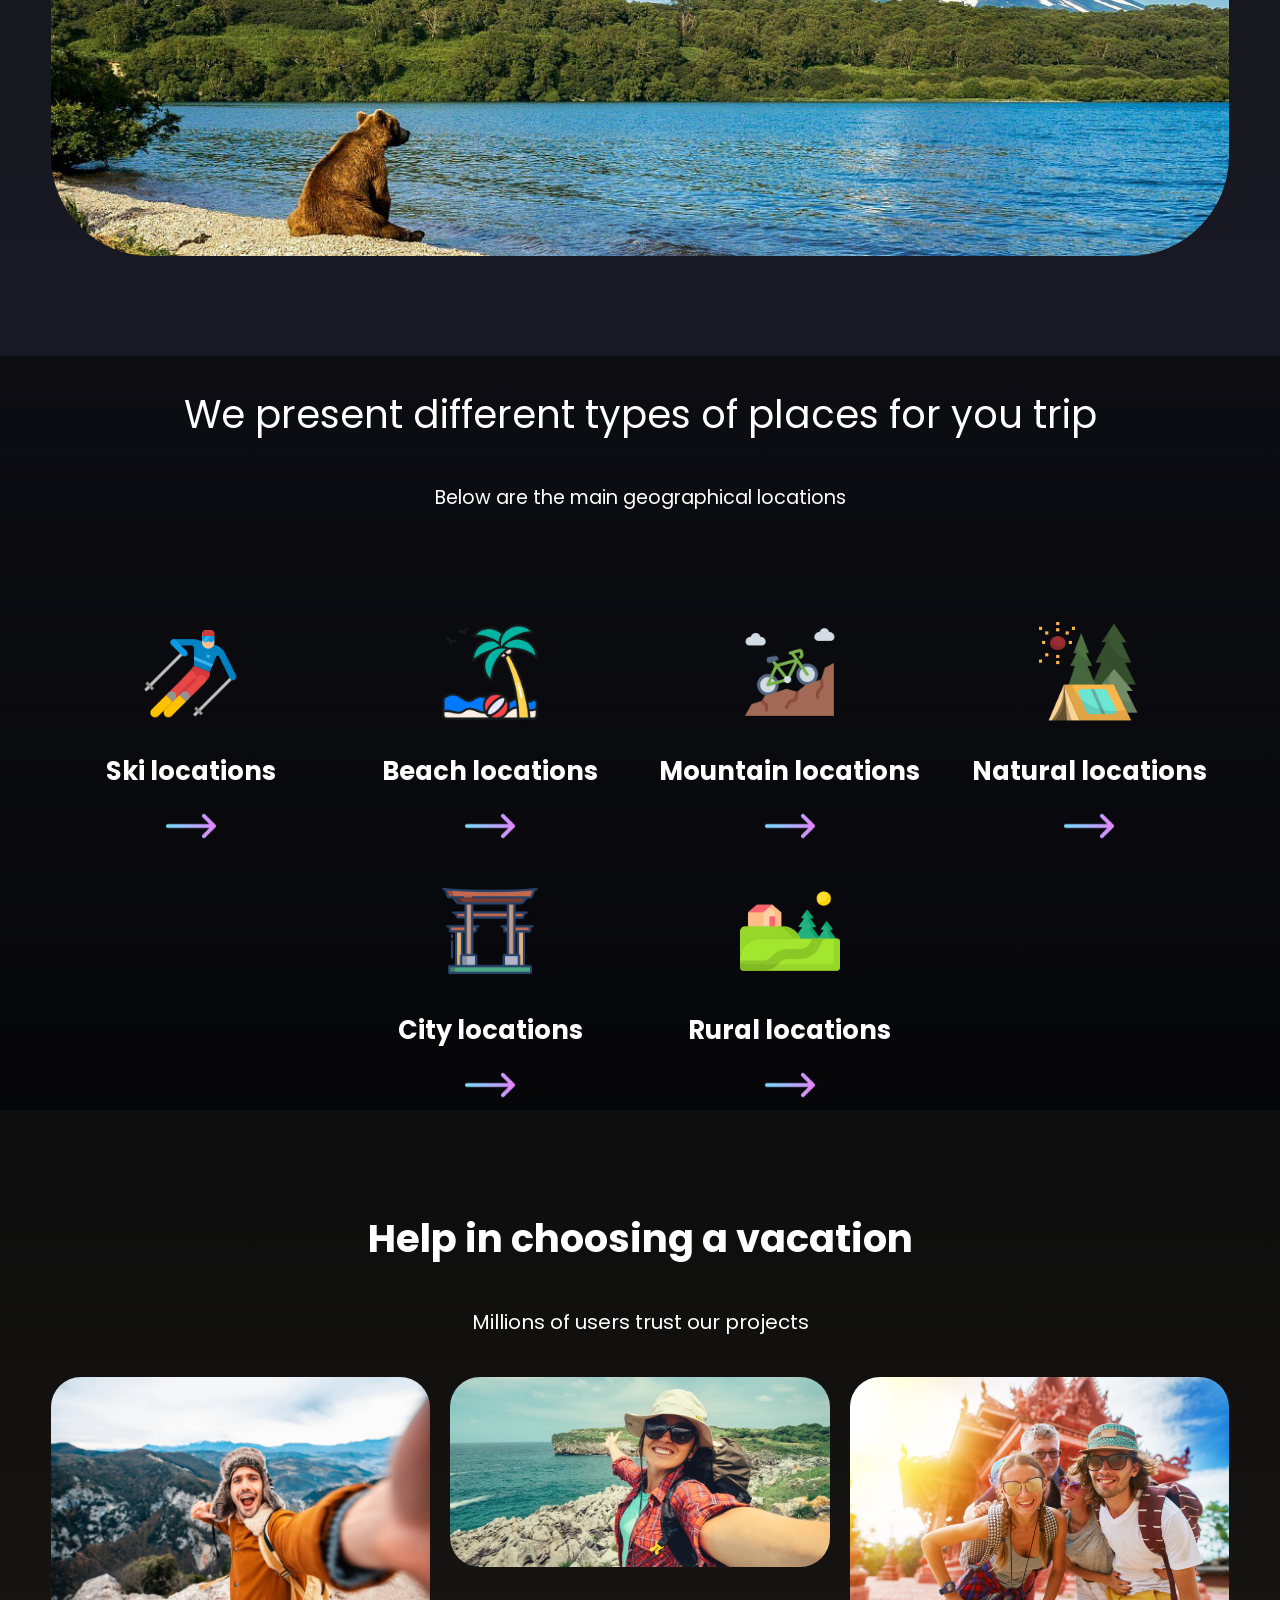
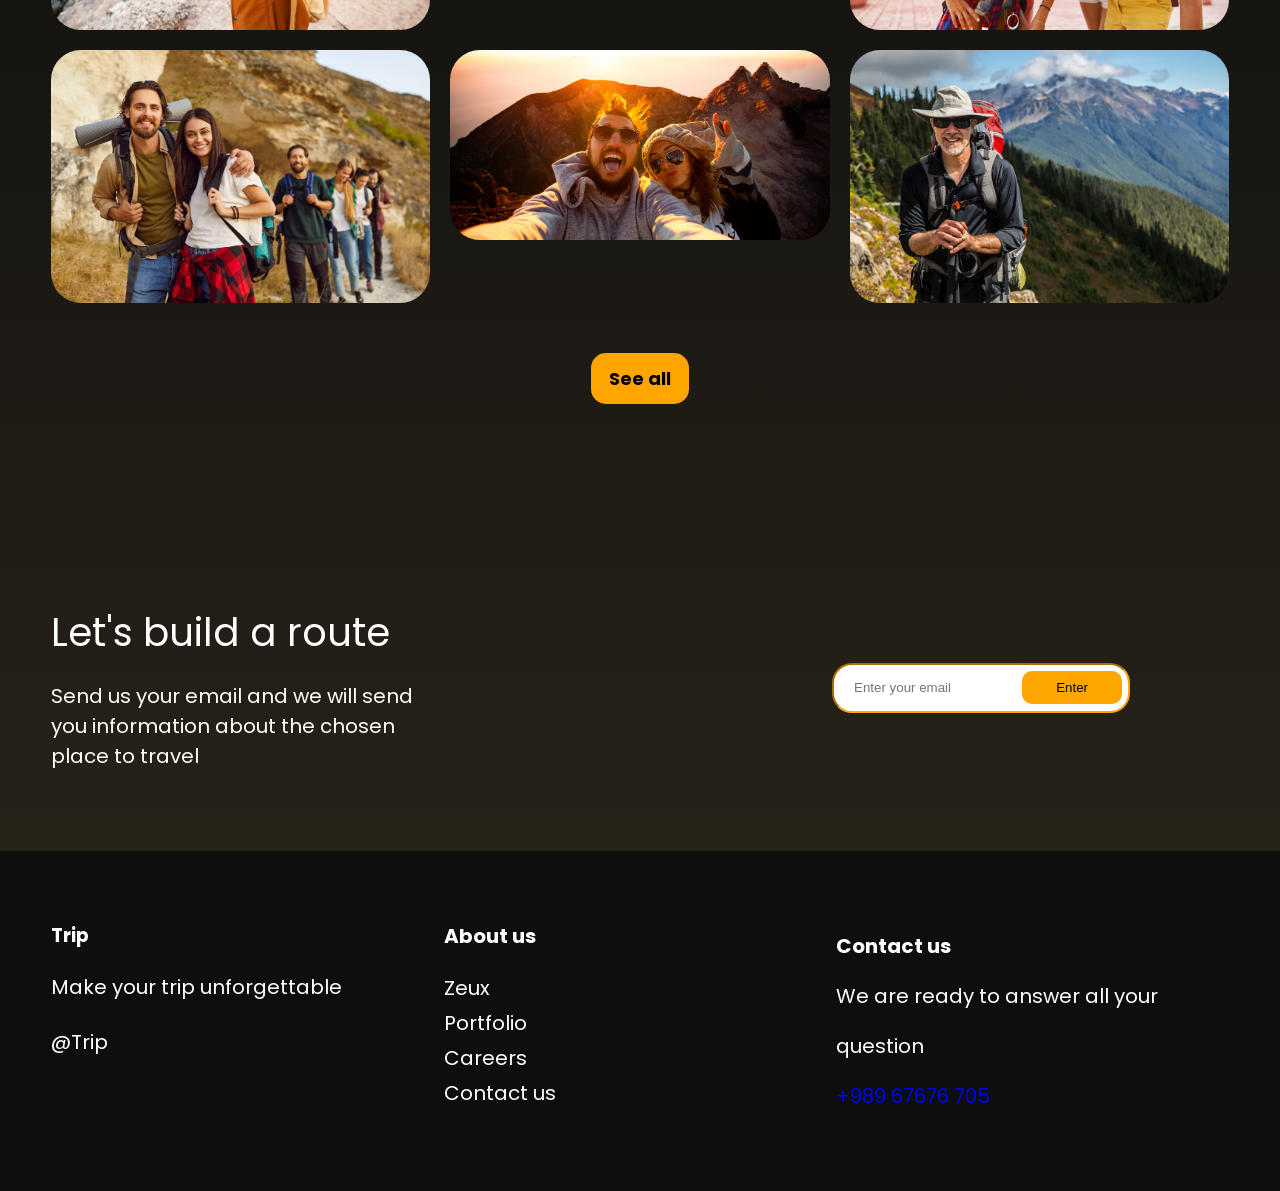
==== commit 265c741a: "сделала адаптив" ====
--- a/index.html
+++ b/index.html
@@ -2,7 +2,7 @@
 <html lang="en">
 <head>
     <meta charset="UTF-8">
-    <meta name="viewport" content="width=device-width, initial-scale=1.0">
+    <meta name="viewport" content="width=device-width, user-scalable=no, initial-scale=1.0", maximum-scale="1.0", minimum-scale="1.0">
     <title>Beautiful places</title>
     <link rel="stylesheet" href="css/main.css">
 </head>
@@ -86,42 +86,38 @@
                     <p class="text2-main-locations">Below are the main geographical locations</p>
                 </div>
                 <div>
-                    <div class="geographical-locations-top">
-                        <div>
+                    <div class="geographical-locations-list">
+                        <div class="geographical-location">
                             <img class="geographical-locations-img" src="img/ski.png" alt="znachok">
-                            <p>Ski locations</p>
+                            <p class="geographical-locations-text">Ski locations</p>
                             <img class="geographical-locations-arrow-img" src="img/strelka.png">
                         </div>
-                        <div>
+                        <div class="geographical-location">
                             <img class="geographical-locations-img" src="img/beach.png" alt="znachok">
-                            <p>Beach locations</p>
+                            <p class="geographical-locations-text">Beach locations</p>
                             <img class="geographical-locations-arrow-img" src="img/strelka.png">
                         </div>
-                        <div>
+                        <div class="geographical-location">
                             <img class="geographical-locations-img" src="img/mount.png" alt="znachok">
-                            <p>Mountain locations</p>
+                            <p class="geographical-locations-text">Mountain locations</p>
                             <img class="geographical-locations-arrow-img" src="img/strelka.png">
                         </div>
-                        <div>
+                        <div class="geographical-location">
                             <img class="geographical-locations-img" src="img/nature.png" alt="znachok">
-                            <p>Natural locations</p>
+                            <p class="geographical-locations-text">Natural locations</p>
                             <img class="geographical-locations-arrow-img" src="img/strelka.png">
                         </div>
-                    </div>
-                </div>
-                <div>
-                    <div class="geographical-locations-bottom">
-                        <p></p>
-                        <div>
+                        <div class="geographical-location">
                             <img class="geographical-locations-img" src="img/city.png" alt="znachok">
-                            <p>City locations</p>
+                            <p class="geographical-locations-text">City locations</p>
                             <img class="geographical-locations-arrow-img" src="img/strelka.png">
                         </div>
-                        <div>
+                        <div class="geographical-location">
                             <img class="geographical-locations-img" src="img/rural.png" alt="znachok">
-                            <p>Rural locations</p>
+                            <p class="geographical-locations-text">Rural locations</p>
                             <img class="geographical-locations-arrow-img" src="img/strelka.png">
                         </div>
+                        
                     </div>
                 </div>
             </section>
--- a/css/main.css
+++ b/css/main.css
@@ -250,7 +250,7 @@
     font-size: clamp(10px, 1.5vw, 30px);
 }
 
-.geographical-locations-top {
+.geographical-locations-list {
     width: min(1400px, 92%);
     margin: 100px auto;
     display: grid;
@@ -264,19 +264,11 @@
     
 }
 
-.geographical-locations-bottom {
-    width: min(1400px, 92%);
-    margin: 100px auto;
-    display: grid;
-    grid-template-columns: repeat(4, minmax(0, 1fr));
-    gap: 20px;
-    justify-content: center;
-    list-style: none;
-    text-align: center;
-    font-size: clamp(1px, 2vw, 20px);
-    font-weight: bold;
-    padding-bottom: 50px;
-}
+.geographical-location:nth-child(5) {
+    grid-column: 2;
+    
+}
+
 
 
 .geographical-locations-img {
@@ -284,13 +276,19 @@
     display: block;
     margin: 10px auto 0;
     margin-bottom: 30px;
+    min-width: 100px;
 }
 
 .geographical-locations-arrow-img {
     display: block;
     width: clamp(1px, 2vw, 60px);
     margin: 10px auto 0;
-    
+    min-width: 50px;
+    
+}
+
+.geographical-locations-text{
+    font-size: clamp(10px, 2vw, 40px);
 }
 
 .user-selection {
@@ -438,3 +436,95 @@
 
 }
 
+/* mobile */
+@media (max-width:500px) {
+    .hero {
+        grid-template-columns: minmax(0, 1fr);
+    }
+}
+@media (max-width: 850px) {
+    .popular-place {
+        grid-template-columns: repeat(2, minmax(0, 1fr));
+    }
+}
+@media (max-width: 400px) {
+    .popular-place {
+        grid-template-columns: minmax(0, 1fr);
+    }
+}
+@media (max-width: 700px) {
+    .geographical-locations-list {
+    grid-template-columns: repeat(2, minmax(0, 1fr));
+    }
+    .geographical-location:nth-child(5) {
+    grid-column: 1;
+    
+    
+}
+    
+    
+}
+
+@media (max-width: 300px) {
+    .geographical-locations-img{
+        min-width: 40px;
+    }
+    .geographical-locations-arrow-img{
+        min-width: 20px;
+    }
+    .geographical-location:nth-child(5) {
+    grid-column: 1;
+    
+}
+    
+    
+}
+
+
+@media (max-width: 800px) {
+.user-photo1 {
+    grid-template-columns: minmax(0, 1fr);
+  
+     
+}
+}
+@media (max-width: 800px) {
+.user-photo2 {
+    grid-template-columns: minmax(0, 1fr);
+}
+}
+@media (max-width: 1050px) {
+    .bpp-centr-text {
+        font-size: clamp(1px, 4vw, 60px);
+    }
+    .bpp-text-zagolovok{
+        font-size: clamp(1px, 4vw, 50px);
+    }
+    .bpp-text{
+       font-size: clamp(1px, 2vw, 30px); 
+    }
+    
+}
+@media (max-width: 650px) {
+    .bpp-centr-text {
+        font-size: clamp(1px, 6vw, 80px);
+    }
+    .bpp-text-zagolovok{
+        font-size: clamp(1px, 5vw, 60px);
+    }
+    .bpp-text{
+       font-size: clamp(1px, 4vw, 50px); 
+    }
+}
+@media (max-width: 320px) {
+    .bpp-centr-text {
+        font-size: clamp(1px, 7vw, 100px);
+    }
+    .bpp-text-zagolovok{
+        font-size: clamp(1px, 6vw, 80px);
+    }
+    .bpp-text{
+       font-size: clamp(1px, 5vw, 60px); 
+    }
+    
+}
